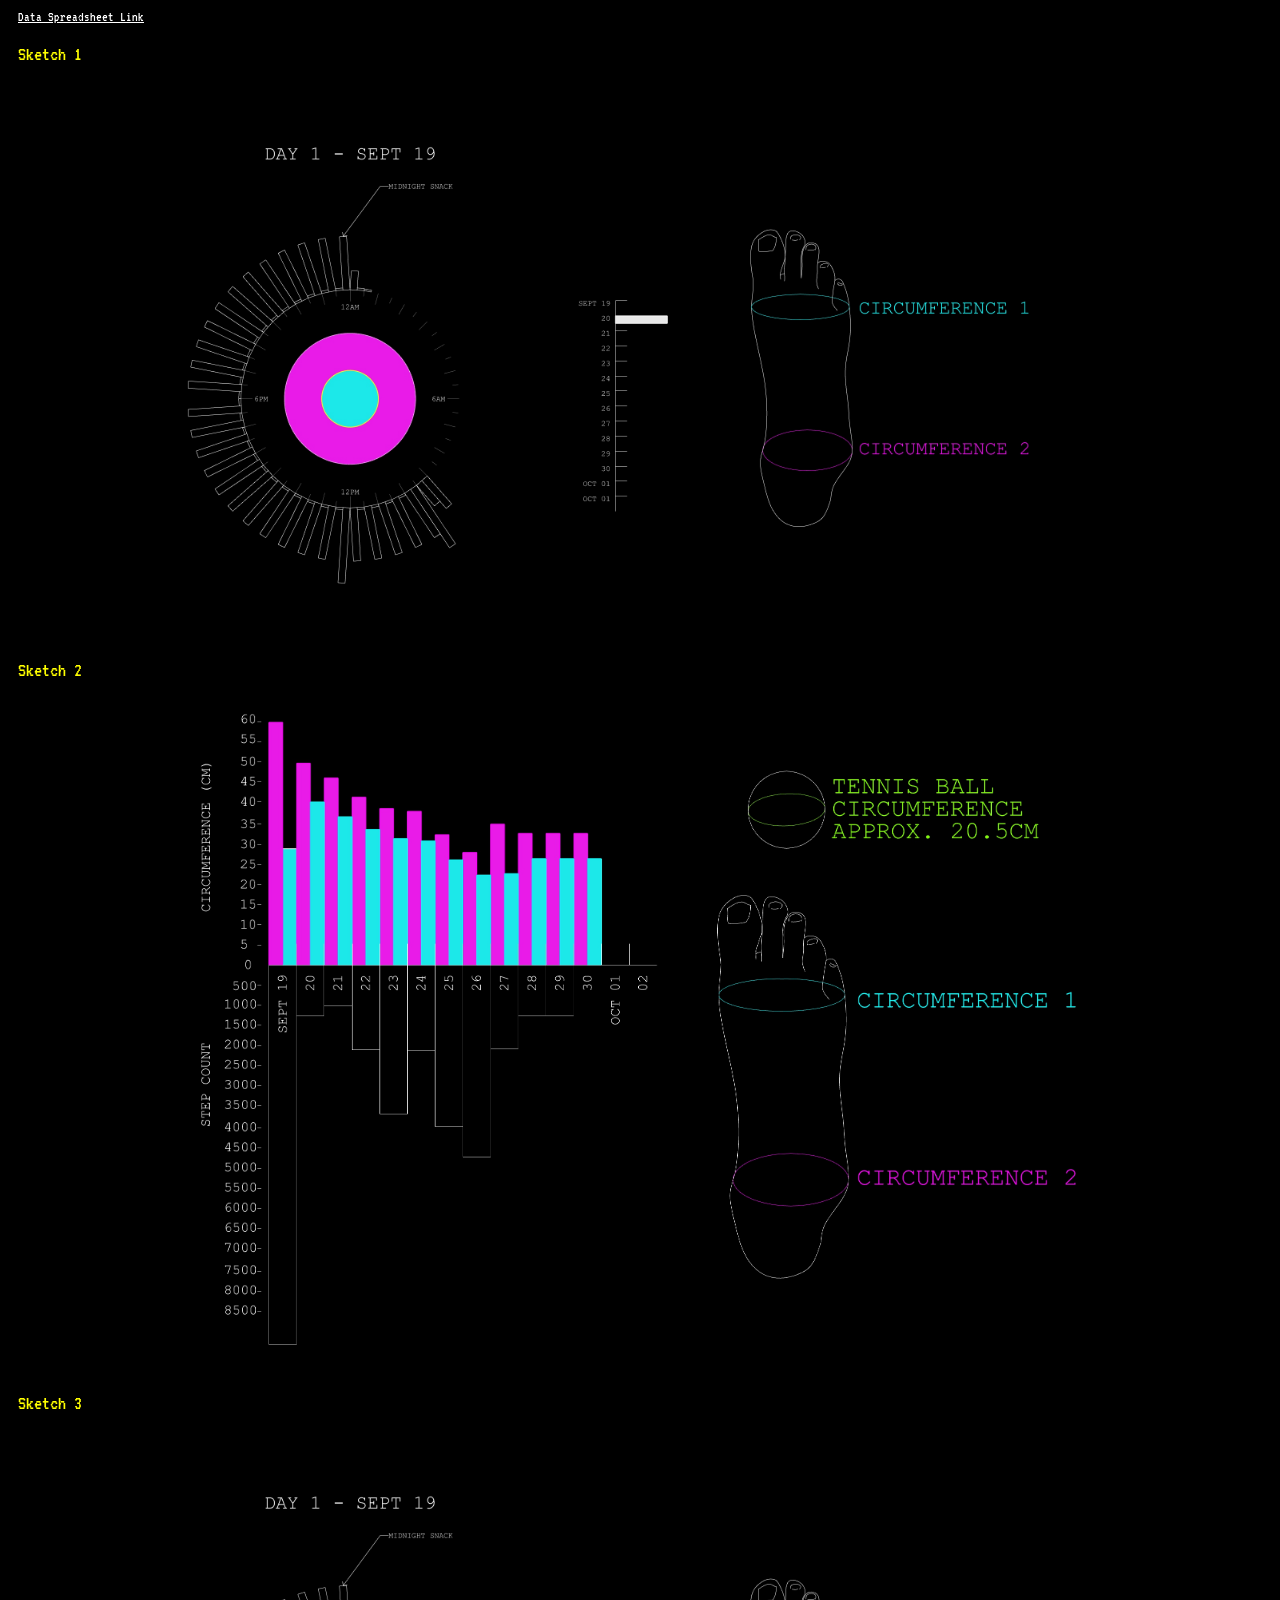
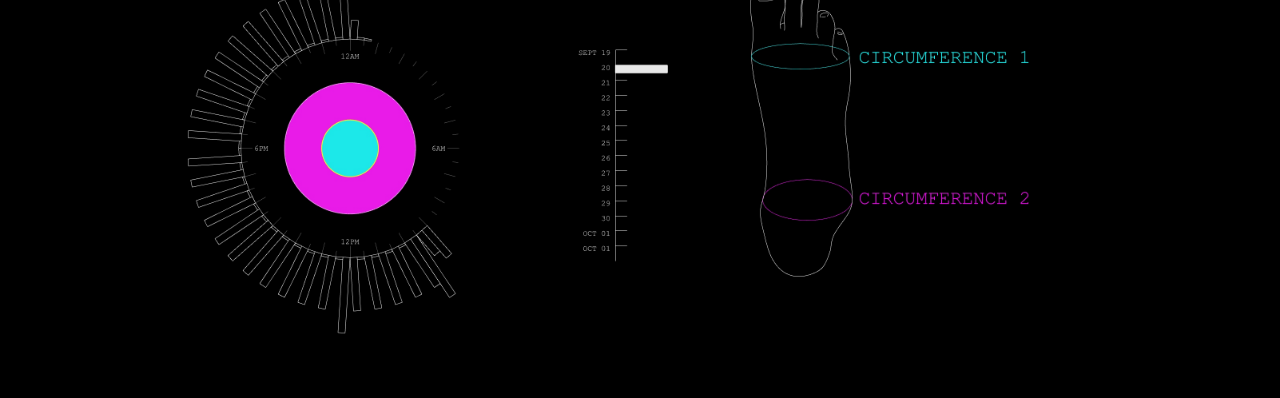
==== assignments/sketch.html @ 4d4dc446 "Update sketch.html" ====
<!DOCTYPE html>
<html lang="en">
    <head>
        <meta charset="utf-8">
        <title>Adeline Chum| Data Visualization taught by Jia Zhang</title>
    <link href="https://fonts.googleapis.com/css2?family=VT323&display=swap" rel="stylesheet">
    <link rel="stylesheet" type="text/css" href="../main.css">
    </head>

    <body>

      <a href="https://docs.google.com/spreadsheets/d/1CTqlPCRD-LlC5bgyuNFw1UNgdunJtJ5HB3MPuUPSdto/edit?usp=sharing" target="_blank">Data Spreadsheet Link</a><br>

      <div class="weeks">Sketch 1</div>
      <img src="sketch1.jpg" alt="sketch 1" style= "max-width:100%;height:100%;"><br>

      <div class="weeks">Sketch 2</div>
      <img src="sketch2.jpg" alt="sketch 2" style= "max-width:100%;height:100%;">

      <div class="weeks">Sketch 3</div>
      <img src="sketch1.jpg" alt="sketch 3" style= "max-width:100%;height:100%;">

    </body>

</html>
---- main.css ----
:root{
}

body {
    background-color:black;
    font-family: 'VT323', monospace;
    color:#ffff00;


}
#header{
  color: #00ffff;

}/* every thing in the header section of your html, which is "Your Name" for now */
.section {
  color: white;
    font-size:25px;
}/* every thing with the class name of section, which are the lines "Assignment" and "Projects" for now */

a {
    font-size:14px;
    color:white;
    margin:10px;
}/*all the links, which start with <a and end with </a>*/


a:hover {
  color: #FF00FF;
}

.weeks{
  font-size:20px;
  margin:10px;
  margin-top:20px;
}
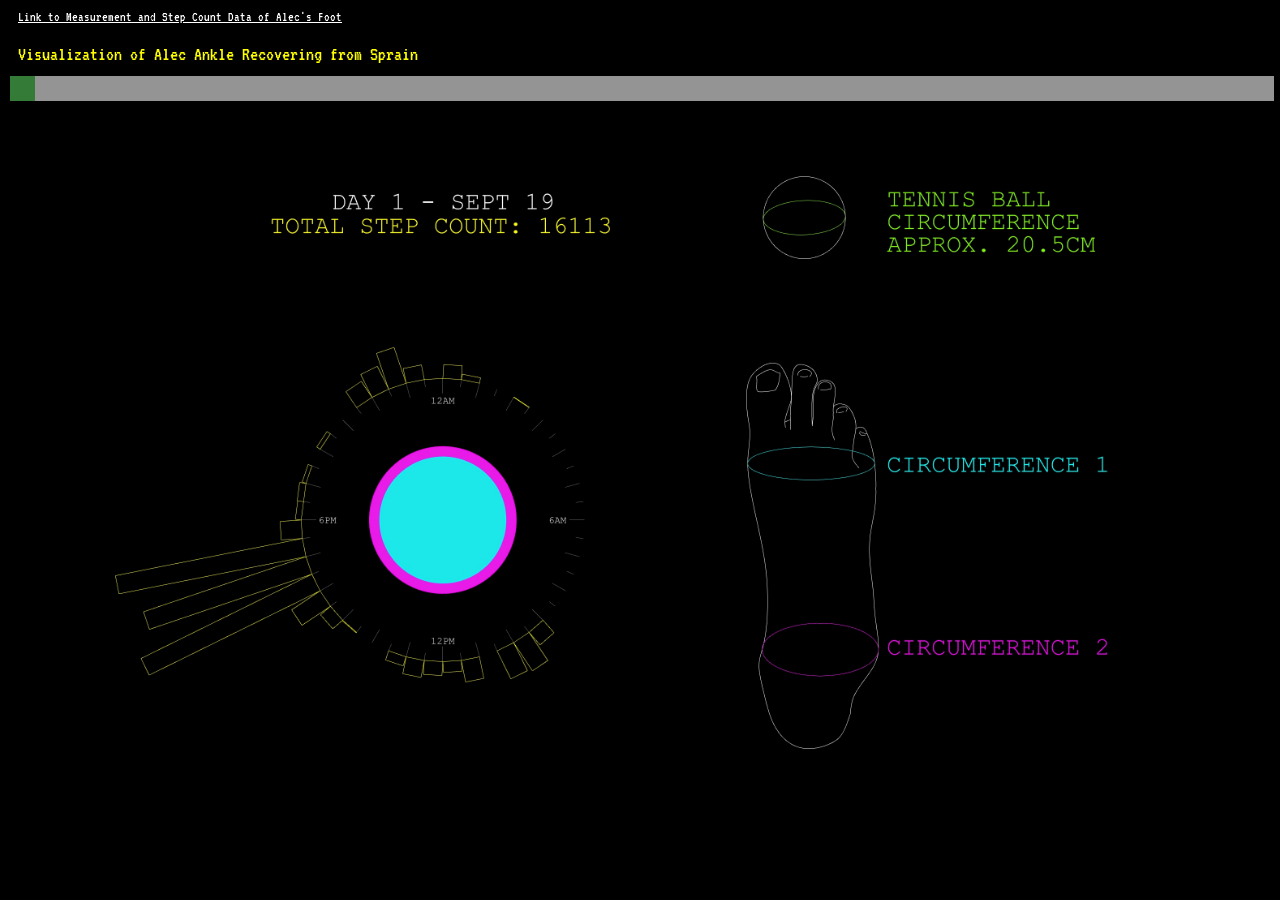
==== commit 7a235aef: "assignment 1 and excercises" ====
--- a/assignments/sketch.html
+++ b/assignments/sketch.html
@@ -9,17 +9,16 @@
 
     <body>
 
-      <a href="https://docs.google.com/spreadsheets/d/1CTqlPCRD-LlC5bgyuNFw1UNgdunJtJ5HB3MPuUPSdto/edit?usp=sharing" target="_blank">Data Spreadsheet Link</a><br>
+      <a href="https://docs.google.com/spreadsheets/d/1CTqlPCRD-LlC5bgyuNFw1UNgdunJtJ5HB3MPuUPSdto/edit?usp=sharing" target="_blank">Link to Measurement and Step Count Data of Alec's Foot</a><br>
 
-      <div class="weeks">Sketch 1</div>
-      <img src="sketch1.jpg" alt="sketch 1" style= "max-width:100%;height:100%;"><br>
+      <div class="weeks">Visualization of Alec Ankle Recovering from Sprain</div>
 
-      <div class="weeks">Sketch 2</div>
-      <img src="sketch2.jpg" alt="sketch 2" style= "max-width:100%;height:100%;">
+      <div class="slidecontainer">
+        <input type="range" min="1" max="15" value="1" class="slider" id="myRange">
+      </div>
 
-      <div class="weeks">Sketch 3</div>
-      <img src="sketch1.jpg" alt="sketch 3" style= "max-width:100%;height:100%;">
+      <img id="display_image" src="images/1.jpg" alt="alec's foot" style= "max-width:100%;height:100%;">
 
     </body>
-
+    <script type="text/javascript" src="sliding.js"></script>
 </html>
--- a/main.css
+++ b/main.css
@@ -33,3 +33,43 @@
   margin:10px;
   margin-top:20px;
 }
+
+
+.slidecontainer {
+  width: 100%; /* Width of the outside container */
+}
+
+/* The slider itself */
+.slider {
+  -webkit-appearance: none;  /* Override default CSS styles */
+  appearance: none;
+  width: 100%; /* Full-width */
+  height: 25px; /* Specified height */
+  background: #d3d3d3; /* Grey background */
+  outline: none; /* Remove outline */
+  opacity: 0.7; /* Set transparency (for mouse-over effects on hover) */
+  -webkit-transition: .2s; /* 0.2 seconds transition on hover */
+  transition: opacity .2s;
+}
+
+/* Mouse-over effects */
+.slider:hover {
+  opacity: 1; /* Fully shown on mouse-over */
+}
+
+/* The slider handle (use -webkit- (Chrome, Opera, Safari, Edge) and -moz- (Firefox) to override default look) */
+.slider::-webkit-slider-thumb {
+  -webkit-appearance: none; /* Override default look */
+  appearance: none;
+  width: 25px; /* Set a specific slider handle width */
+  height: 25px; /* Slider handle height */
+  background: #4CAF50; /* Green background */
+  cursor: pointer; /* Cursor on hover */
+}
+
+.slider::-moz-range-thumb {
+  width: 25px; /* Set a specific slider handle width */
+  height: 25px; /* Slider handle height */
+  background: #4CAF50; /* Green background */
+  cursor: pointer; /* Cursor on hover */
+}
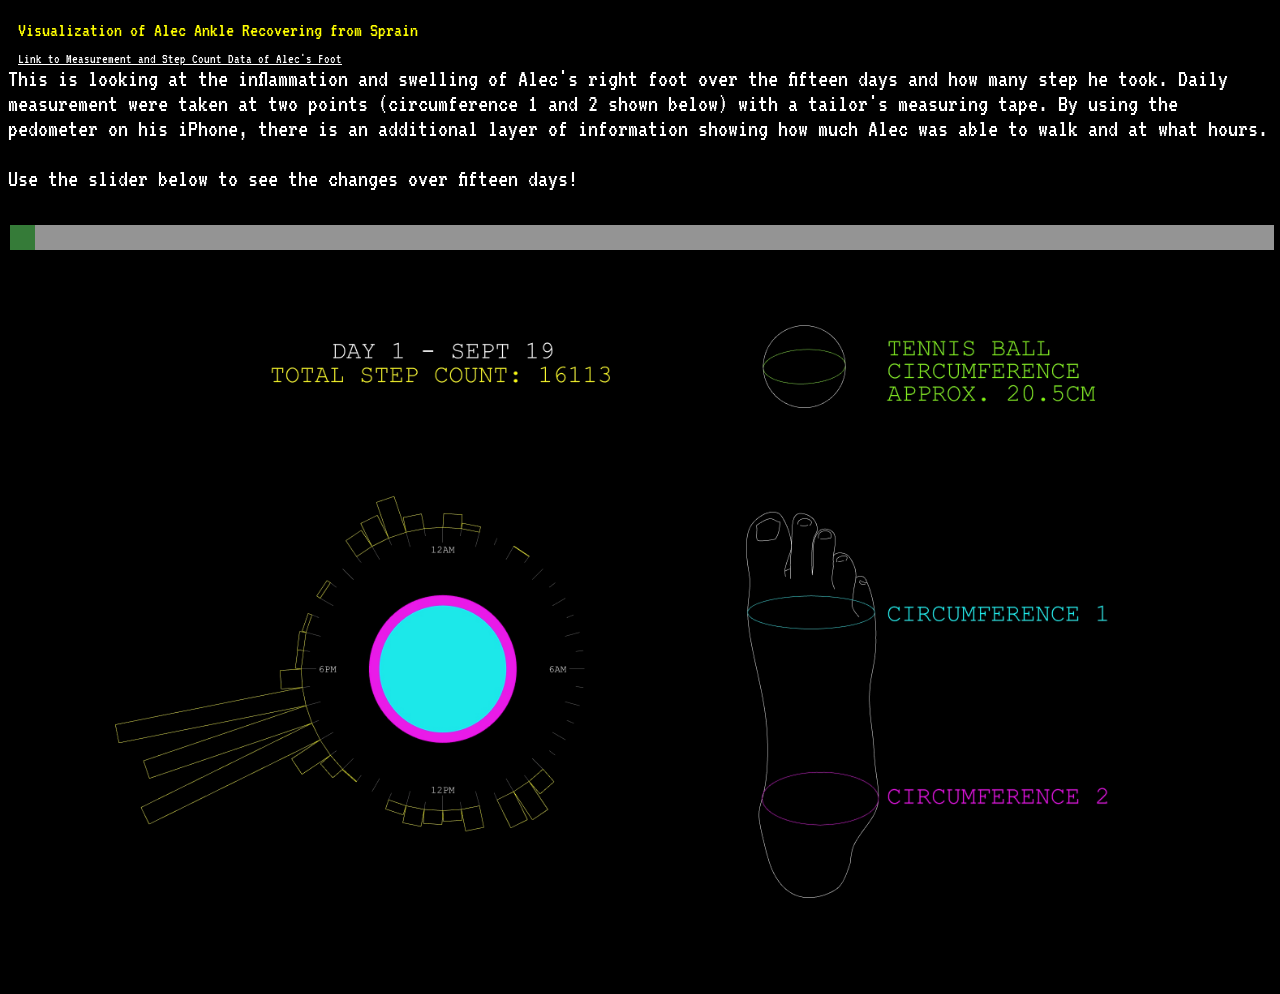
==== commit 7fca11a2: "text add" ====
--- a/assignments/sketch.html
+++ b/assignments/sketch.html
@@ -9,15 +9,26 @@
 
     <body>
 
+
+
+      <div class="weeks">Visualization of Alec Ankle Recovering from Sprain</div>
+
       <a href="https://docs.google.com/spreadsheets/d/1CTqlPCRD-LlC5bgyuNFw1UNgdunJtJ5HB3MPuUPSdto/edit?usp=sharing" target="_blank">Link to Measurement and Step Count Data of Alec's Foot</a><br>
 
-      <div class="weeks">Visualization of Alec Ankle Recovering from Sprain</div>
+      <div class="section">This is looking at the inflammation and swelling of Alec's right foot over the fifteen days and how many step he took. Daily measurement were taken at two points (circumference 1 and 2 shown below) with a tailor's measuring tape. By using the pedometer on his iPhone, there is an additional layer of information showing how much Alec was able to walk and at what hours.
+
+        <br><br> Use the slider below to see the changes over fifteen days!
+
+      </div>
+
+      <br><br>
 
       <div class="slidecontainer">
         <input type="range" min="1" max="15" value="1" class="slider" id="myRange">
       </div>
 
-      <img id="display_image" src="images/1.jpg" alt="alec's foot" style= "max-width:100%;height:100%;">
+
+      <img id="display_image" src="images/1.jpg" alt="alec's foot" style= "max-width:100%;">
 
     </body>
     <script type="text/javascript" src="sliding.js"></script>
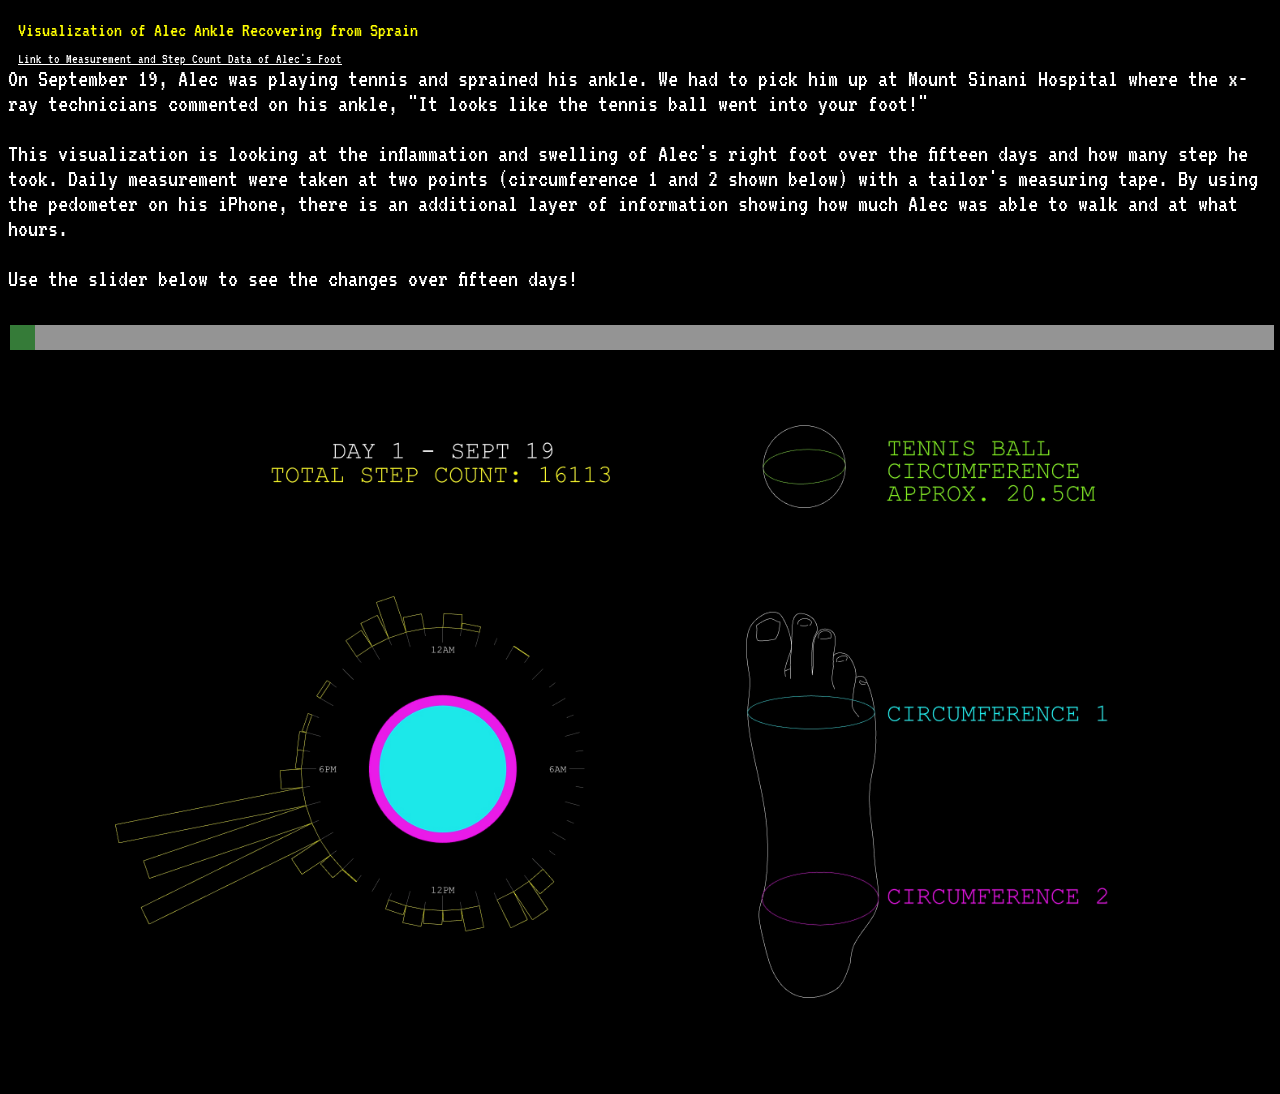
==== commit b90dd5ce: "Update sketch.html" ====
--- a/assignments/sketch.html
+++ b/assignments/sketch.html
@@ -15,9 +15,11 @@
 
       <a href="https://docs.google.com/spreadsheets/d/1CTqlPCRD-LlC5bgyuNFw1UNgdunJtJ5HB3MPuUPSdto/edit?usp=sharing" target="_blank">Link to Measurement and Step Count Data of Alec's Foot</a><br>
 
-      <div class="section">This is looking at the inflammation and swelling of Alec's right foot over the fifteen days and how many step he took. Daily measurement were taken at two points (circumference 1 and 2 shown below) with a tailor's measuring tape. By using the pedometer on his iPhone, there is an additional layer of information showing how much Alec was able to walk and at what hours.
+      <div class="section">On September 19, Alec was playing tennis and sprained his ankle. We had to pick him up at Mount Sinani Hospital where the x-ray technicians commented on his ankle, "It looks like the tennis ball went into your foot!"<br><br>
 
-        <br><br> Use the slider below to see the changes over fifteen days!
+      This visualization is looking at the inflammation and swelling of Alec's right foot over the fifteen days and how many step he took. Daily measurement were taken at two points (circumference 1 and 2 shown below) with a tailor's measuring tape. By using the pedometer on his iPhone, there is an additional layer of information showing how much Alec was able to walk and at what hours.
+
+      <br><br> Use the slider below to see the changes over fifteen days!
 
       </div>
 
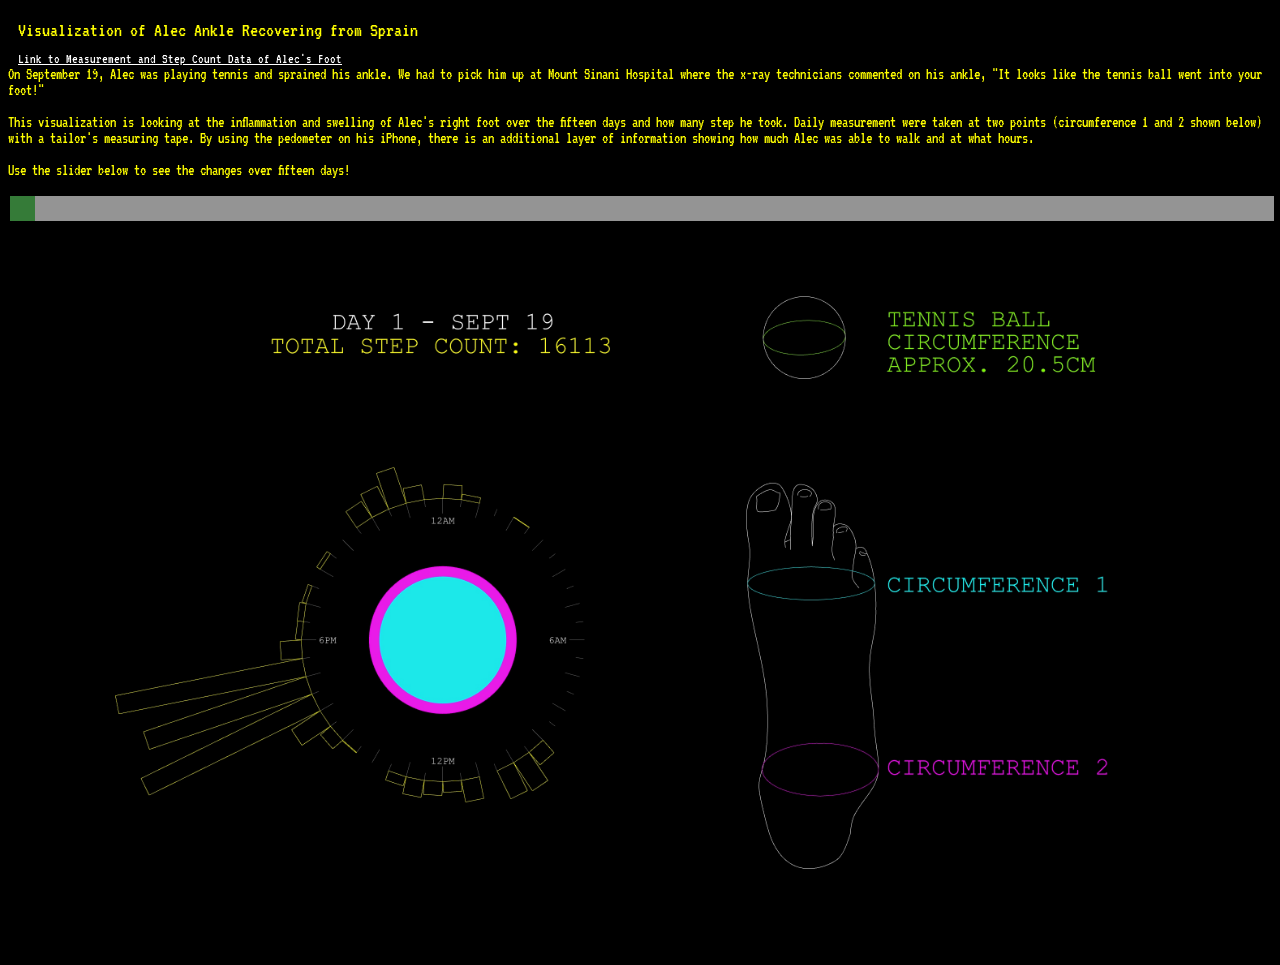
==== commit a33bae74: "Update sketch.html" ====
--- a/assignments/sketch.html
+++ b/assignments/sketch.html
@@ -9,19 +9,15 @@
 
     <body>
 
-
-
       <div class="weeks">Visualization of Alec Ankle Recovering from Sprain</div>
 
       <a href="https://docs.google.com/spreadsheets/d/1CTqlPCRD-LlC5bgyuNFw1UNgdunJtJ5HB3MPuUPSdto/edit?usp=sharing" target="_blank">Link to Measurement and Step Count Data of Alec's Foot</a><br>
 
-      <div class="section">On September 19, Alec was playing tennis and sprained his ankle. We had to pick him up at Mount Sinani Hospital where the x-ray technicians commented on his ankle, "It looks like the tennis ball went into your foot!"<br><br>
+      On September 19, Alec was playing tennis and sprained his ankle. We had to pick him up at Mount Sinani Hospital where the x-ray technicians commented on his ankle, "It looks like the tennis ball went into your foot!"<br><br>
 
       This visualization is looking at the inflammation and swelling of Alec's right foot over the fifteen days and how many step he took. Daily measurement were taken at two points (circumference 1 and 2 shown below) with a tailor's measuring tape. By using the pedometer on his iPhone, there is an additional layer of information showing how much Alec was able to walk and at what hours.
 
       <br><br> Use the slider below to see the changes over fifteen days!
-
-      </div>
 
       <br><br>
 
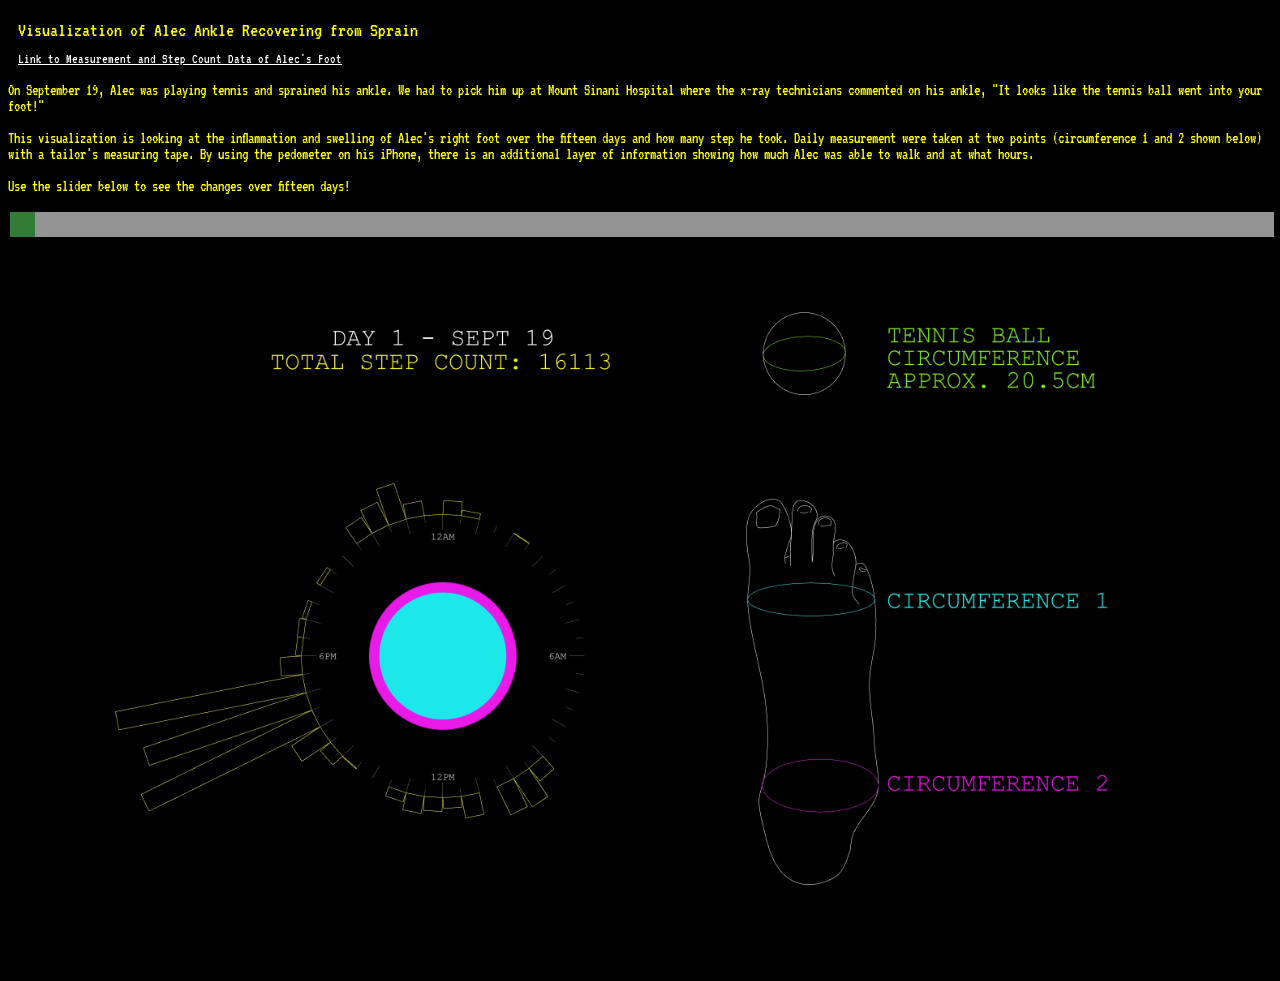
==== commit 315f8cd9: "Update sketch.html" ====
--- a/assignments/sketch.html
+++ b/assignments/sketch.html
@@ -11,7 +11,7 @@
 
       <div class="weeks">Visualization of Alec Ankle Recovering from Sprain</div>
 
-      <a href="https://docs.google.com/spreadsheets/d/1CTqlPCRD-LlC5bgyuNFw1UNgdunJtJ5HB3MPuUPSdto/edit?usp=sharing" target="_blank">Link to Measurement and Step Count Data of Alec's Foot</a><br>
+      <a href="https://docs.google.com/spreadsheets/d/1CTqlPCRD-LlC5bgyuNFw1UNgdunJtJ5HB3MPuUPSdto/edit?usp=sharing" target="_blank">Link to Measurement and Step Count Data of Alec's Foot</a><br><br>
 
       On September 19, Alec was playing tennis and sprained his ankle. We had to pick him up at Mount Sinani Hospital where the x-ray technicians commented on his ankle, "It looks like the tennis ball went into your foot!"<br><br>
 
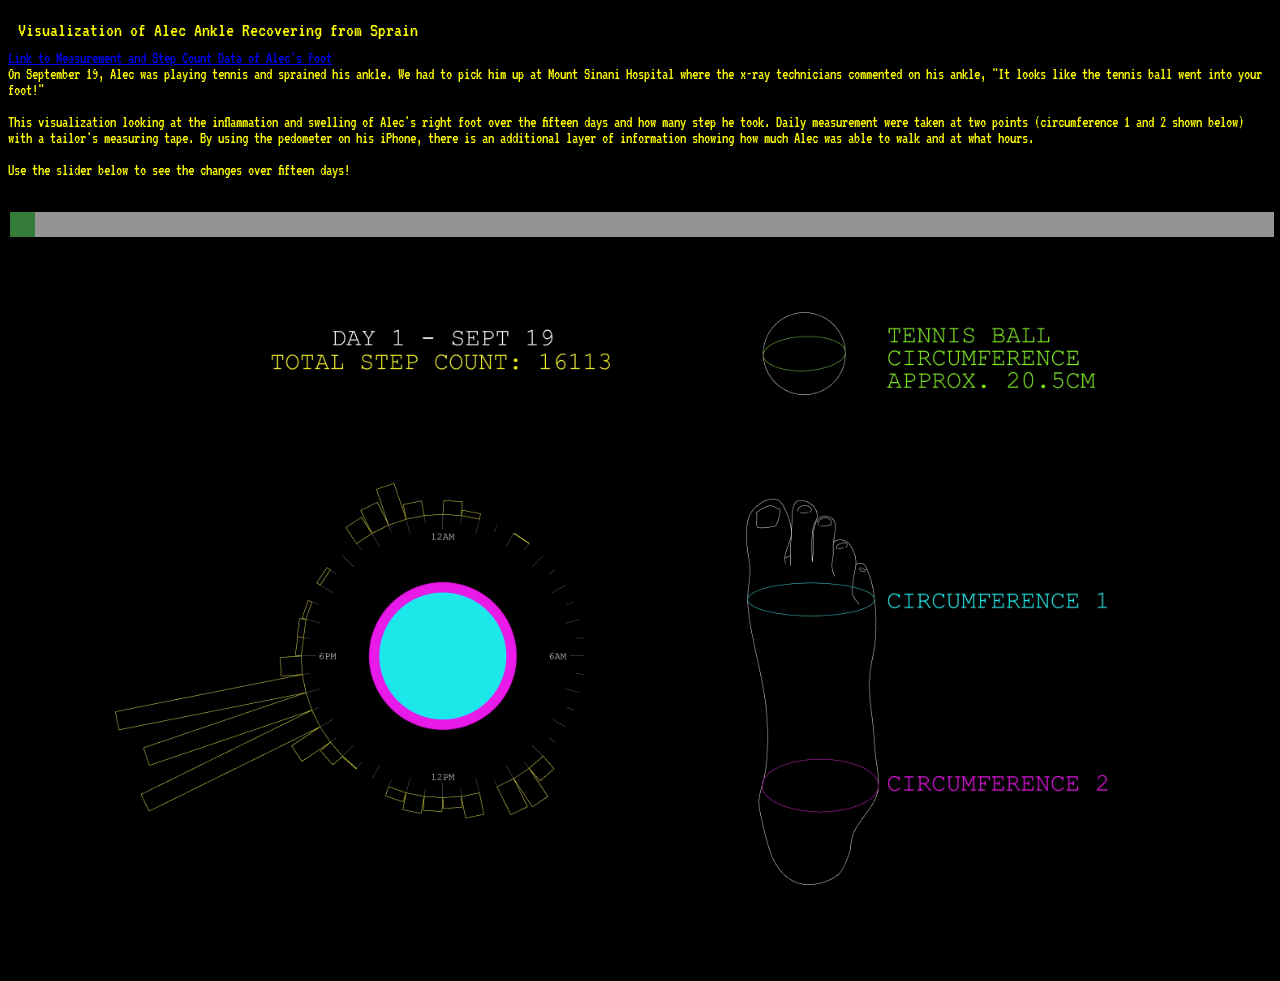
==== commit 6c9927df: "txt update" ====
--- a/assignments/sketch.html
+++ b/assignments/sketch.html
@@ -9,15 +9,19 @@
 
     <body>
 
+
+
       <div class="weeks">Visualization of Alec Ankle Recovering from Sprain</div>
 
-      <a href="https://docs.google.com/spreadsheets/d/1CTqlPCRD-LlC5bgyuNFw1UNgdunJtJ5HB3MPuUPSdto/edit?usp=sharing" target="_blank">Link to Measurement and Step Count Data of Alec's Foot</a><br><br>
+      <a href="https://docs.google.com/spreadsheets/d/1CTqlPCRD-LlC5bgyuNFw1UNgdunJtJ5HB3MPuUPSdto/edit?usp=sharing" target="_blank">Link to Measurement and Step Count Data of Alec's Foot</a><br>
 
-      On September 19, Alec was playing tennis and sprained his ankle. We had to pick him up at Mount Sinani Hospital where the x-ray technicians commented on his ankle, "It looks like the tennis ball went into your foot!"<br><br>
+      <div class="whitetext">On September 19, Alec was playing tennis and sprained his ankle. We had to pick him up at Mount Sinani Hospital where the x-ray technicians commented on his ankle, "It looks like the tennis ball went into your foot!"<br><br>
 
-      This visualization is looking at the inflammation and swelling of Alec's right foot over the fifteen days and how many step he took. Daily measurement were taken at two points (circumference 1 and 2 shown below) with a tailor's measuring tape. By using the pedometer on his iPhone, there is an additional layer of information showing how much Alec was able to walk and at what hours.
+      This visualization looking at the inflammation and swelling of Alec's right foot over the fifteen days and how many step he took. Daily measurement were taken at two points (circumference 1 and 2 shown below) with a tailor's measuring tape. By using the pedometer on his iPhone, there is an additional layer of information showing how much Alec was able to walk and at what hours.
 
       <br><br> Use the slider below to see the changes over fifteen days!
+
+      </div>
 
       <br><br>
 
--- a/main.css
+++ b/main.css
@@ -5,9 +5,9 @@
     background-color:black;
     font-family: 'VT323', monospace;
     color:#ffff00;
+}
 
 
-}
 #header{
   color: #00ffff;
 
@@ -16,6 +16,11 @@
   color: white;
     font-size:25px;
 }/* every thing with the class name of section, which are the lines "Assignment" and "Projects" for now */
+
+.whitetxt {
+  color: white;
+    font-size:10px;
+}/*
 
 a {
     font-size:14px;
